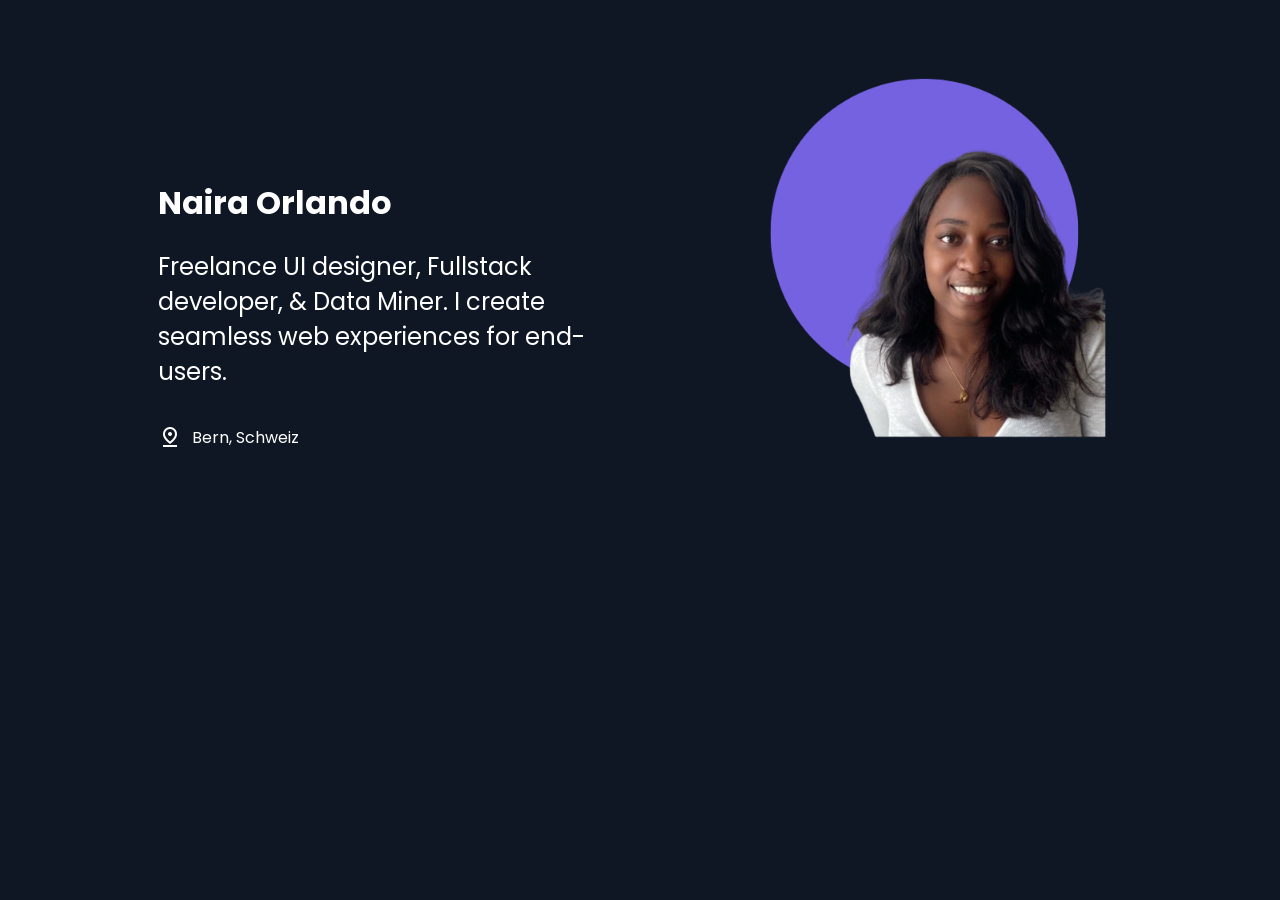
==== header.html @ bf901d99 "Header" ====
<!DOCTYPE html>
<html>
<head>
    <title>Meine Webseite</title>
    <!-- Stylesheet -->
    <link rel="stylesheet" type="text/css" href="header.css">
    <!-- Fonts -->
    <link rel="preconnect" href="https://fonts.googleapis.com">
    <link rel="preconnect" href="https://fonts.gstatic.com" crossorigin>
    <link href="https://fonts.googleapis.com/css2?family=Poppins:wght@400;500;600;700&family=Roboto:wght@400;500;700&display=swap" rel="stylesheet">
    <!-- Icons -->
    <link rel="stylesheet" href="https://fonts.googleapis.com/css2?family=Material+Symbols+Outlined:opsz,wght,FILL,GRAD@20..48,100..700,0..1,-50..200" />

</head>
<body>
    <div class="hauptcontainer">
        
        <div class="vorstellung_naira">
            <h1>Naira Orlando</h1>
            <h2>Freelance UI designer, Fullstack developer, & Data Miner. I create seamless web experiences for end-users.</h2>
            <div class="icon">
                <span class="material-symbols-outlined"> pin_drop </span> <p>Bern, Schweiz</p>
            </div>
        </div>
        

       
            <img src="images/portrait.png" alt="">
      
        
    </div>
</body>
</html>
---- header.css ----
body {
    background-color: #0F1624; 
    border: none;
    font-family: Poppins;
}

h2{
font-weight: 400;
}

.hauptcontainer {
    position: fixed;
    width: 100%;
    color: #fff;
    text-align: center;
    z-index: 100;
    border: none; 
    display: flex;
    height: 400px;
}

.vorstellung_naira {
    flex: 2;
    padding: 20px;
    height: 100%; /* Gleich hoch wie .hauptcontainer */
    text-align: left;
    padding-left: 150px;
    padding-right: 150px;
    padding-top: 150px;
}

.icon {
    display: flex;
    align-items: center;
}


.material-symbols-outlined {
  margin-right: 10px;
  font-variation-settings:
  'FILL' 0,
  'wght' 400,
  'GRAD' 0,
  'opsz' 24
  
}

img{
    flex: 1;
    height: 100%; /* Gleich hoch wie .hauptcontainer */
    padding-right: 150px;
    padding-top: 50px;
}
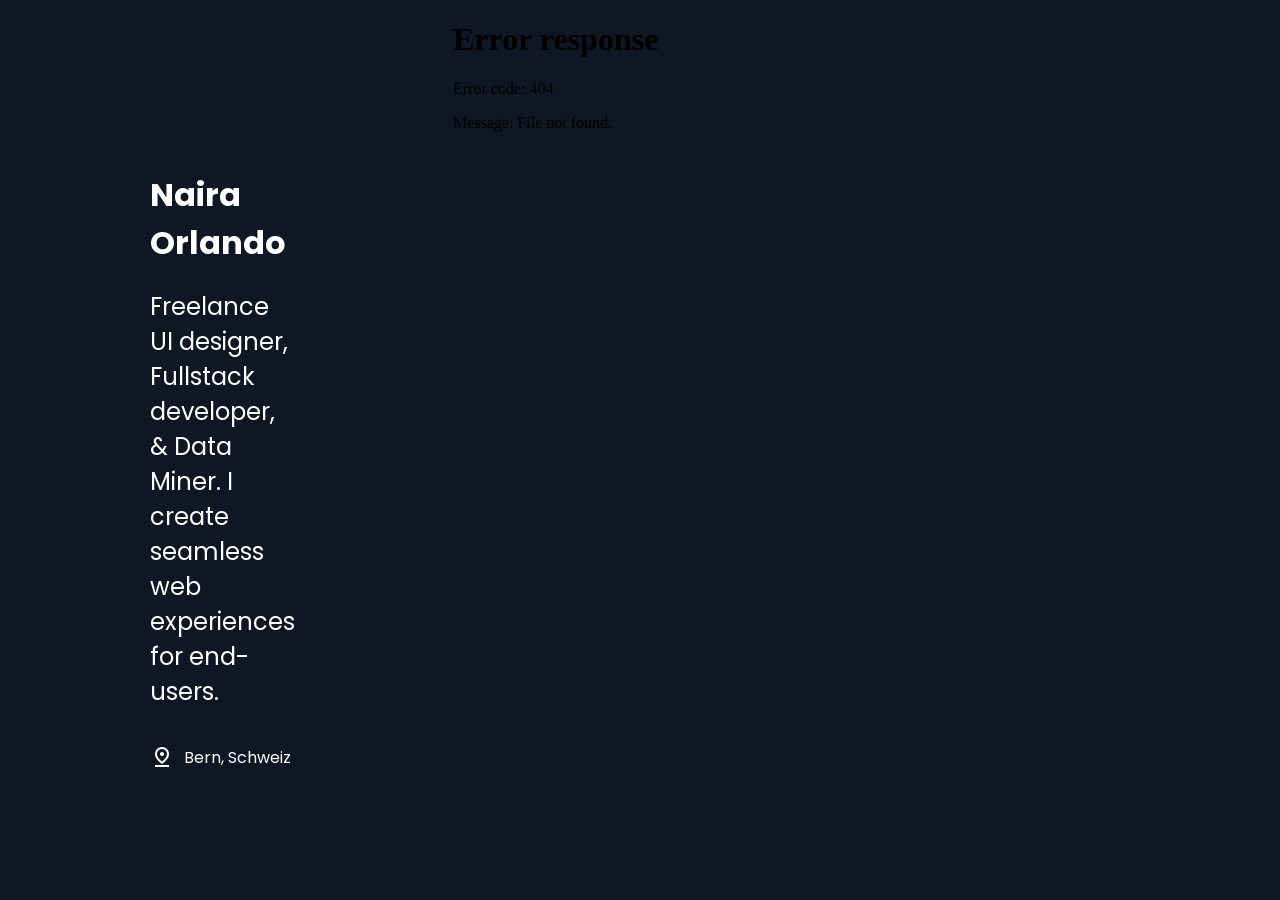
==== commit e8af92ee: "Update header.html Develop a more dynamic solution that adjusts the height of the iframe whenever th" ====
--- a/header.html
+++ b/header.html
@@ -1,6 +1,8 @@
 <!DOCTYPE html>
-<html>
+<html lang="en">
 <head>
+    <meta charset="UTF-8">
+    <meta name="viewport" content="width=device-width, initial-scale=1.0">
     <title>Meine Webseite</title>
     <!-- Stylesheet -->
     <link rel="stylesheet" type="text/css" href="header.css">
@@ -10,11 +12,34 @@
     <link href="https://fonts.googleapis.com/css2?family=Poppins:wght@400;500;600;700&family=Roboto:wght@400;500;700&display=swap" rel="stylesheet">
     <!-- Icons -->
     <link rel="stylesheet" href="https://fonts.googleapis.com/css2?family=Material+Symbols+Outlined:opsz,wght,FILL,GRAD@20..48,100..700,0..1,-50..200" />
-
+    <style>
+        body {
+            margin: 0;
+        }
+        iframe {
+            width: 100%;
+            border: none;
+        }
+    </style>
 </head>
 <body>
+    <script>
+        function resizeIframe() {
+            var iframe = document.getElementById('myIframe');
+            if (iframe) {
+                iframe.style.height = iframe.contentWindow.document.body.scrollHeight + 'px';
+            }
+        }
+
+        // Call resizeIframe when the content inside the iframe changes
+        window.addEventListener('load', function () {
+            resizeIframe();
+        });
+
+        // If the content inside the iframe changes dynamically, you may need to call resizeIframe at appropriate places in your code.
+    </script>
+
     <div class="hauptcontainer">
-        
         <div class="vorstellung_naira">
             <h1>Naira Orlando</h1>
             <h2>Freelance UI designer, Fullstack developer, & Data Miner. I create seamless web experiences for end-users.</h2>
@@ -22,12 +47,8 @@
                 <span class="material-symbols-outlined"> pin_drop </span> <p>Bern, Schweiz</p>
             </div>
         </div>
-        
 
-       
-            <img src="images/portrait.png" alt="">
-      
-        
+        <iframe id="myIframe" src="your_content_page.html" onload="resizeIframe()"></iframe>
     </div>
 </body>
 </html>
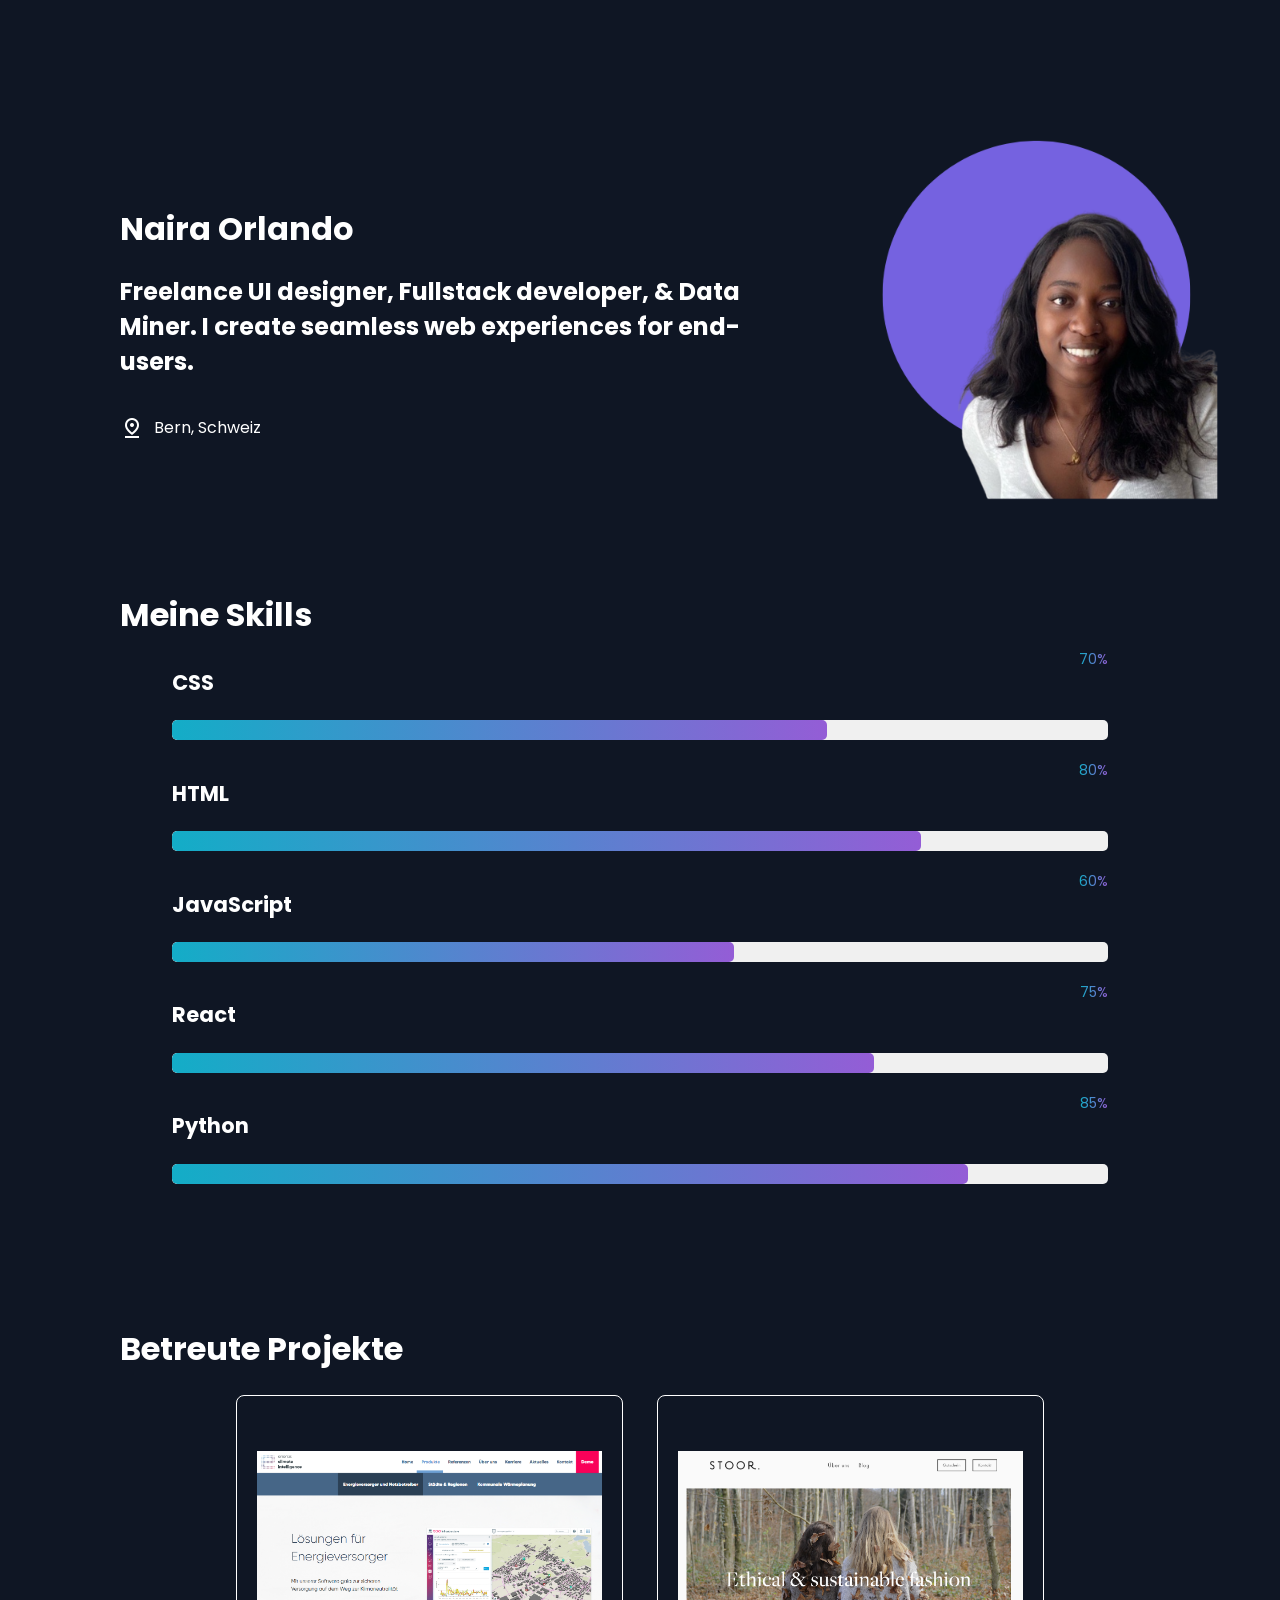
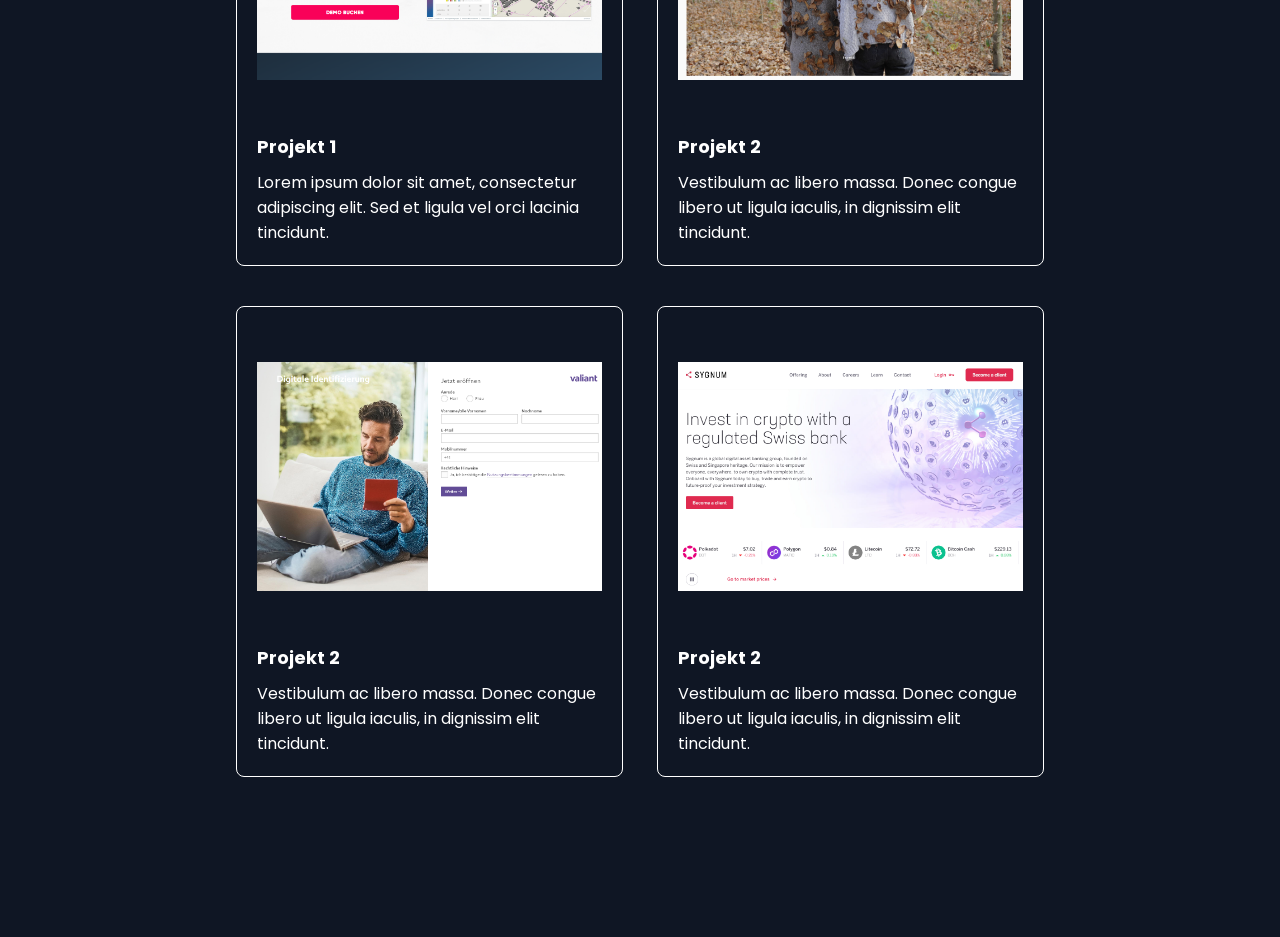
==== commit c2e5b0c0: "Skills und Projekte" ====
--- a/header.html
+++ b/header.html
@@ -1,8 +1,6 @@
 <!DOCTYPE html>
 <html lang="en">
 <head>
-    <meta charset="UTF-8">
-    <meta name="viewport" content="width=device-width, initial-scale=1.0">
     <title>Meine Webseite</title>
     <!-- Stylesheet -->
     <link rel="stylesheet" type="text/css" href="header.css">
@@ -12,33 +10,8 @@
     <link href="https://fonts.googleapis.com/css2?family=Poppins:wght@400;500;600;700&family=Roboto:wght@400;500;700&display=swap" rel="stylesheet">
     <!-- Icons -->
     <link rel="stylesheet" href="https://fonts.googleapis.com/css2?family=Material+Symbols+Outlined:opsz,wght,FILL,GRAD@20..48,100..700,0..1,-50..200" />
-    <style>
-        body {
-            margin: 0;
-        }
-        iframe {
-            width: 100%;
-            border: none;
-        }
-    </style>
 </head>
 <body>
-    <script>
-        function resizeIframe() {
-            var iframe = document.getElementById('myIframe');
-            if (iframe) {
-                iframe.style.height = iframe.contentWindow.document.body.scrollHeight + 'px';
-            }
-        }
-
-        // Call resizeIframe when the content inside the iframe changes
-        window.addEventListener('load', function () {
-            resizeIframe();
-        });
-
-        // If the content inside the iframe changes dynamically, you may need to call resizeIframe at appropriate places in your code.
-    </script>
-
     <div class="hauptcontainer">
         <div class="vorstellung_naira">
             <h1>Naira Orlando</h1>
@@ -47,8 +20,105 @@
                 <span class="material-symbols-outlined"> pin_drop </span> <p>Bern, Schweiz</p>
             </div>
         </div>
+        <img src="images/portrait.png" alt="">
+    </div>
 
-        <iframe id="myIframe" src="your_content_page.html" onload="resizeIframe()"></iframe>
+    <!-- Skills-Abschnitt außerhalb des Hauptcontainers -->
+    <div class="skills">
+        <h1>Meine Skills</h1>
+        <div class="skill-set">
+            <div class="skill">
+                <div class="skill-label">
+                    <h2>CSS</h2>
+                    <span class="skill-gradient">70%</span>
+                </div>
+                <div class="meter">
+                    <span style="width: 70%;" class="skill-gradient"></span>
+                </div>
+            </div>
+
+            <div class="skill">
+                <div class="skill-label">
+                    <h2>HTML</h2>
+                    <span class="skill-gradient">80%</span>
+                </div>
+                <div class="meter">
+                    <span style="width: 80%;" class="skill-gradient"></span>
+                </div>
+            </div>
+
+            <div class="skill">
+                <div class="skill-label">
+                    <h2>JavaScript</h2>
+                    <span class="skill-gradient">60%</span>
+                </div>
+                <div class="meter">
+                    <span style="width: 60%;" class="skill-gradient"></span>
+                </div>
+            </div>
+
+            <div class="skill">
+                <div class="skill-label">
+                    <h2>React</h2>
+                    <span class="skill-gradient">75%</span>
+                </div>
+                <div class="meter">
+                    <span style="width: 75%;" class="skill-gradient"></span>
+                </div>
+            </div>
+
+            <div class="skill">
+                <div class="skill-label">
+                    <h2>Python</h2>
+                    <span class="skill-gradient">85%</span>
+                </div>
+                <div class="meter">
+                    <span style="width: 85%;" class="skill-gradient"></span>
+                </div>
+            </div>
+
+        </div>
     </div>
+
+
+    <!-- Projekte-Abschnitt -->
+    
+    <div class="projects">
+        <h1>Betreute Projekte</h1>
+        <div class="project-section">
+            
+            <div class="project-box">
+                <img class="project-img" src="images/enersis.PNG" alt="Project 1">
+                <div class="project-title">Projekt 1</div>
+                <div class="project-description">
+                    Lorem ipsum dolor sit amet, consectetur adipiscing elit. Sed et ligula vel orci lacinia tincidunt.
+                </div>
+            </div>
+            <div class="project-box">
+                <img class="project-img" src="images/stoor.PNG" alt="Project 2">
+                <div class="project-title">Projekt 2</div>
+                <div class="project-description">
+                    Vestibulum ac libero massa. Donec congue libero ut ligula iaculis, in dignissim elit tincidunt.
+                </div>
+            </div>
+
+            <div class="project-box">
+                <img class="project-img" src="images/valiant.PNG" alt="Project 2">
+                <div class="project-title">Projekt 2</div>
+                <div class="project-description">
+                    Vestibulum ac libero massa. Donec congue libero ut ligula iaculis, in dignissim elit tincidunt.
+                </div>
+            </div>
+
+            <div class="project-box">
+                <img class="project-img" src="images/sygnum.PNG" alt="Project 2">
+                <div class="project-title">Projekt 2</div>
+                <div class="project-description">
+                    Vestibulum ac libero massa. Donec congue libero ut ligula iaculis, in dignissim elit tincidunt.
+                </div>
+            </div>
+        </div>
+    </div>
+    
 </body>
 </html>
--- a/header.css
+++ b/header.css
@@ -2,31 +2,48 @@
     background-color: #0F1624; 
     border: none;
     font-family: Poppins;
+    margin: 20px; /* Hinzugefügt */
 }
 
-h2{
-font-weight: 400;
+h1 {
+    color: white;
+    font-weight:bold
+}
+
+
+h2 {
+    color: white;
+}
+
+.skills h1 {
+    text-align: left;
+    margin-bottom: 10px; /* Optional: Fügt etwas Abstand unter dem h2 hinzu */
+}
+
+
+p {
+    font-weight: 400;
 }
 
 .hauptcontainer {
-    position: fixed;
+    position: relative;
     width: 100%;
     color: #fff;
     text-align: center;
     z-index: 100;
     border: none; 
     display: flex;
-    height: 400px;
+    justify-content: space-between;
+    align-items: center;
+    height: auto;
+    padding: 100px;
+    padding-bottom: 50px;
 }
 
 .vorstellung_naira {
-    flex: 2;
-    padding: 20px;
-    height: 100%; /* Gleich hoch wie .hauptcontainer */
+    flex: 1;
+  
     text-align: left;
-    padding-left: 150px;
-    padding-right: 150px;
-    padding-top: 150px;
 }
 
 .icon {
@@ -34,21 +51,128 @@
     align-items: center;
 }
 
-
 .material-symbols-outlined {
-  margin-right: 10px;
-  font-variation-settings:
-  'FILL' 0,
-  'wght' 400,
-  'GRAD' 0,
-  'opsz' 24
-  
+    margin-right: 10px;
+    font-variation-settings:
+    'FILL' 0,
+    'wght' 400,
+    'GRAD' 0,
+    'opsz' 24
 }
 
-img{
+img {
     flex: 1;
-    height: 100%; /* Gleich hoch wie .hauptcontainer */
-    padding-right: 150px;
-    padding-top: 50px;
+    width: auto;
+    max-width: 100%;
+    max-height: 400px; /* Passen Sie die maximale Höhe nach Bedarf an */
+    object-fit: contain; /* Das Bild wird proportional in das festgelegte Höhen-Breiten-Verhältnis skaliert */
+ 
 }
 
+
+
+
+/* Abschnitt 2 */
+.skills {
+    text-align: center;
+    padding: 100px; 
+    padding-top: 0px;
+    
+}
+
+.skill-set {
+    display: flex;
+    flex-direction: column; /* Änderung hier */
+    flex-wrap: wrap; /* Optional: Zeilenumbruch für kleinere Bildschirme */
+    justify-content: center;
+    align-items: center;
+}
+
+
+.skill {
+    margin-bottom: 20px;
+    width: 90%;
+    
+}
+
+.skill-label {
+    display: flex;
+    justify-content: space-between;
+    font-size: 14px;
+    margin-bottom: 5px;
+}
+
+.skill-label span {
+    background: linear-gradient(90deg, #13ADC7, #945DD6);
+    -webkit-background-clip: text; /* Falls erforderlich für Webkit-Browser wie Chrome und Safari */
+    color: transparent;
+    transition: background 0.5s ease-in-out;
+}
+
+.skill-gradient {
+    background: linear-gradient(90deg, #13ADC7, #945DD6);
+}
+
+
+.meter {
+    height: 20px;
+    background-color: #f0f0f0;
+    border-radius: 5px;
+    overflow: hidden;
+}
+
+.meter span {
+    display: block;
+    height: 100%;
+    border-radius: 5px;
+    transition: width 0.5s ease-in-out;
+
+}
+
+
+
+
+
+
+
+
+.projects {
+    color: white;
+     padding: 100px; 
+    padding-top: 0px;
+}
+
+.project-section {
+    width: 80%; /* Oder passe die Breite nach Bedarf an */
+    display: flex;
+    flex-wrap: wrap; /* Änderung hier */
+    justify-content: space-between; /* Änderung hier */
+    margin: 0 auto; /* Zentriere das Element selbst */
+}
+
+.project-box {
+    flex: 0 0 calc(48% - 1.5%);
+    margin: 0 1.5% 40px 1.5%; /* Änderung hier */
+    padding: 20px;
+    box-sizing: border-box;
+    border-radius: 8px;
+    border: 1px solid white;
+}
+
+
+
+.project-img {
+    width: 100%;
+    height: 300px;
+    border-radius: 8px;
+}
+
+.project-title {
+    font-size: 18px;
+    font-weight: bold;
+    margin-top: 10px;
+}
+
+.project-description {
+    margin-top: 10px;
+}
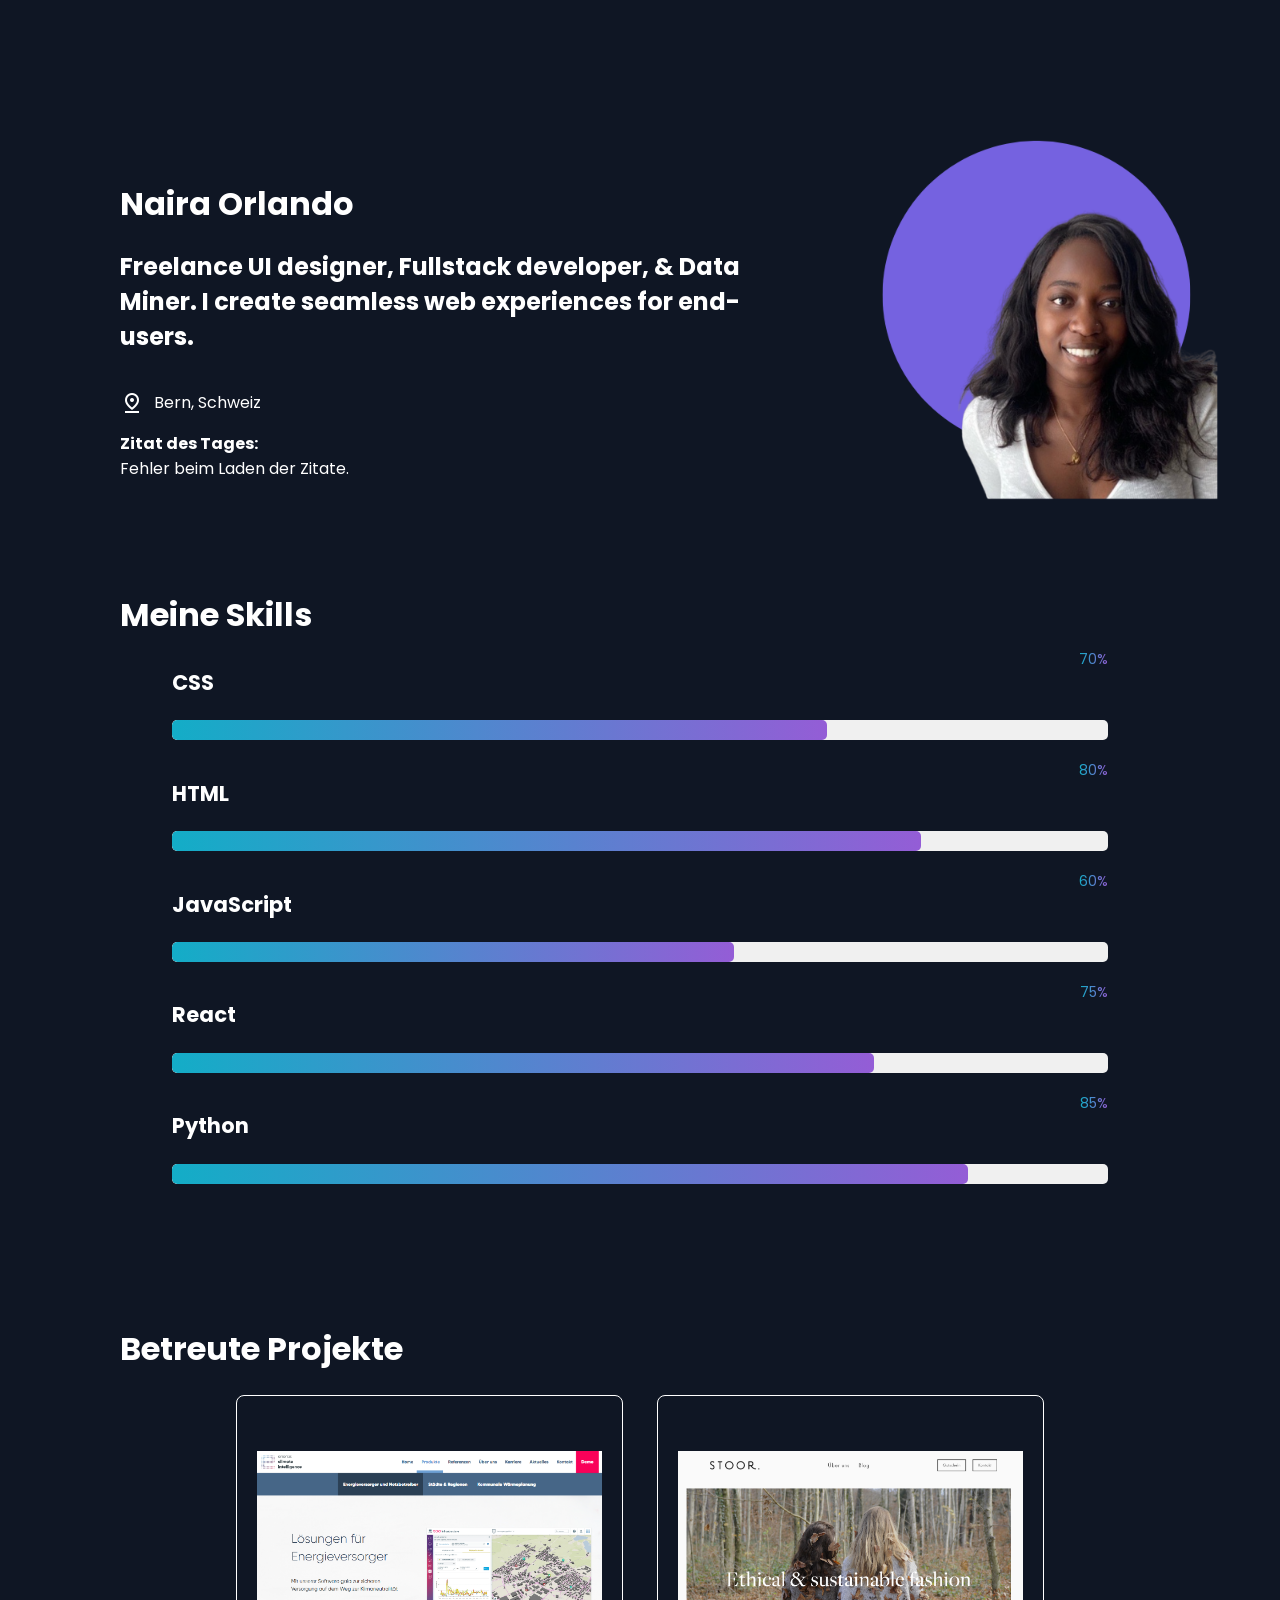
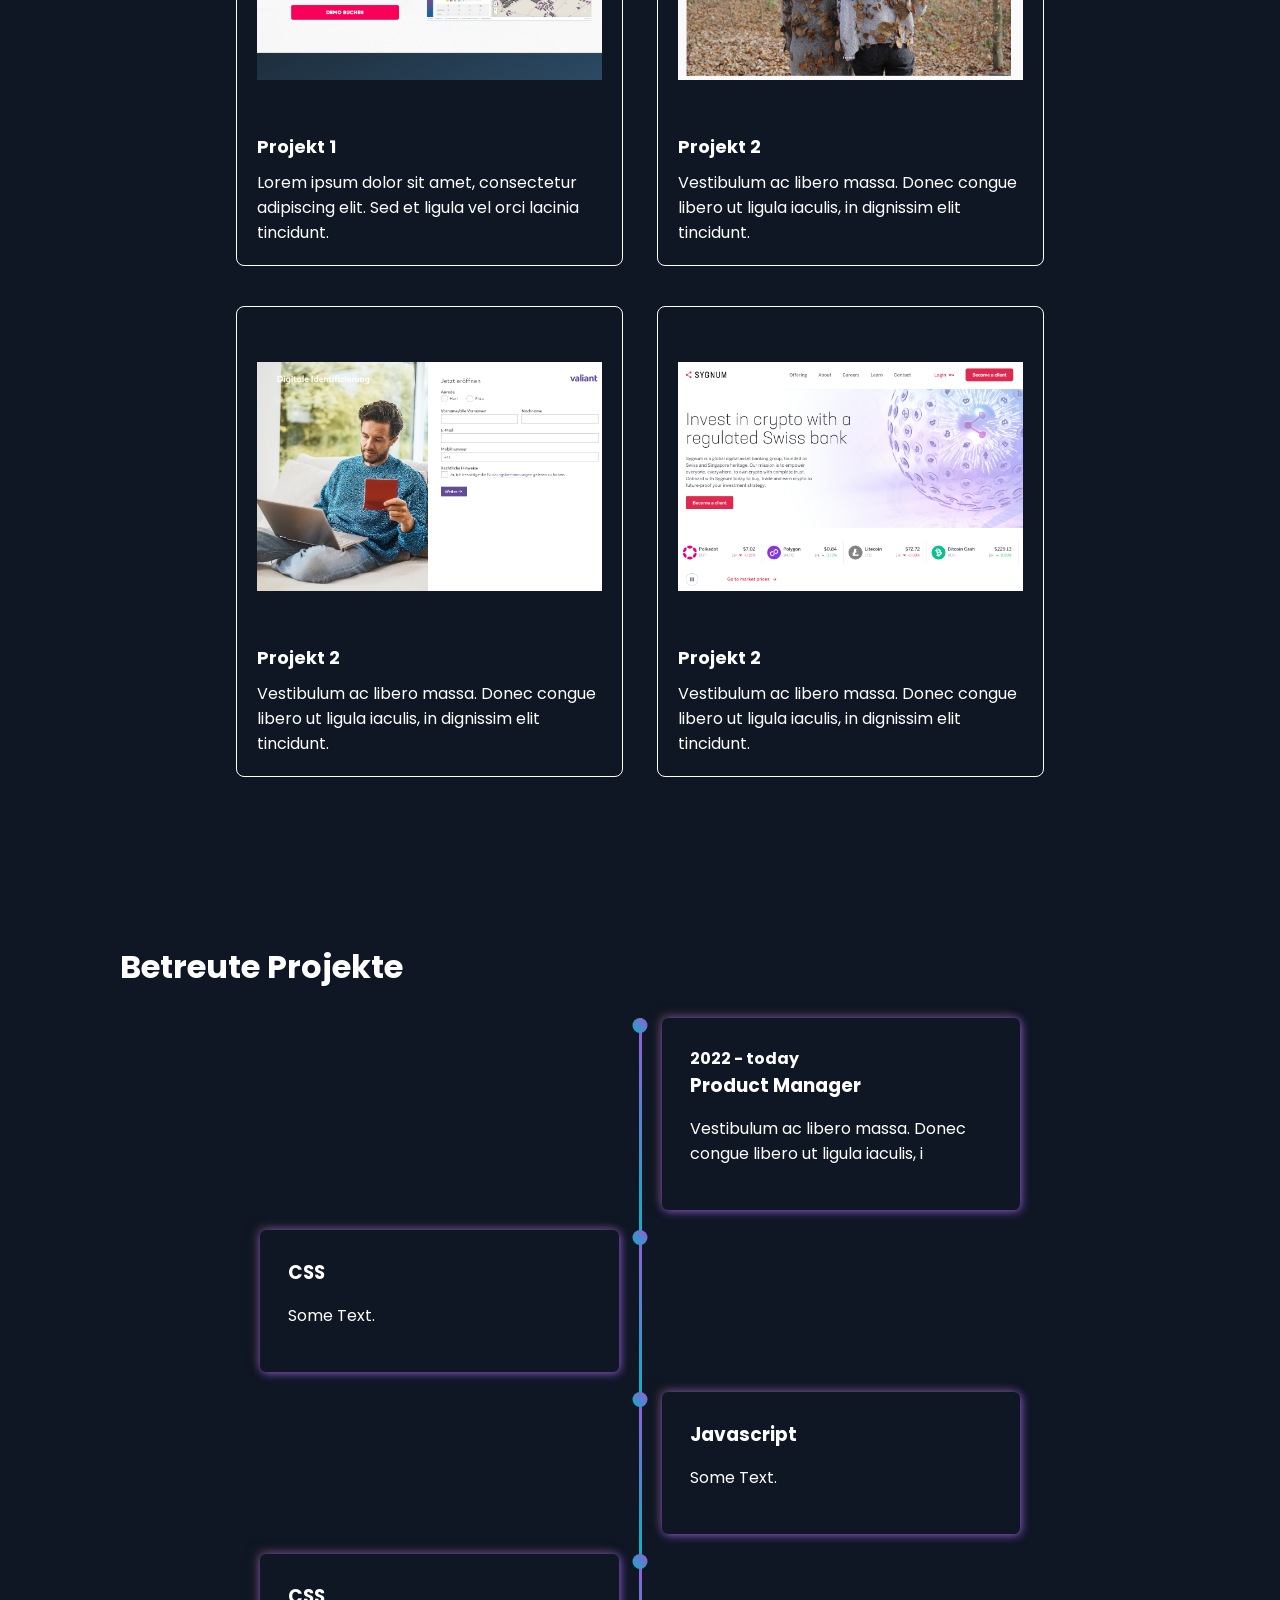
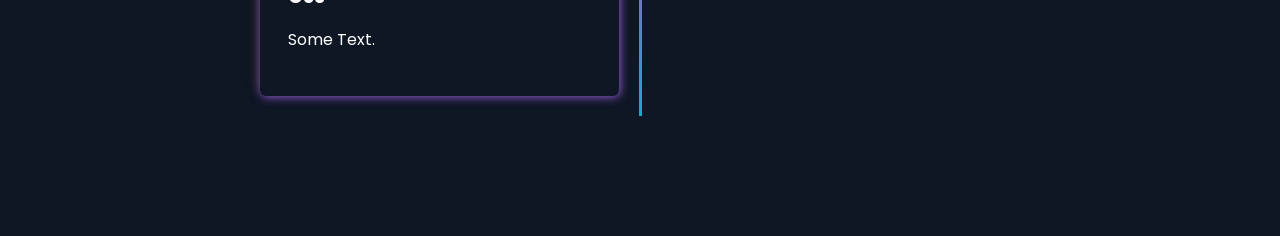
==== commit d1a76412: "Timeline und quotes api" ====
--- a/header.html
+++ b/header.html
@@ -19,6 +19,32 @@
             <div class="icon">
                 <span class="material-symbols-outlined"> pin_drop </span> <p>Bern, Schweiz</p>
             </div>
+
+
+
+
+    <!-- Zitate via API -->
+
+            <head>
+                <h4>Zitat des Tages:</h4>
+            </head>
+            <body>
+                <div id="quote-container">
+                    <!-- Hier werden die Zitate angezeigt -->
+                </div>
+            
+               
+            
+                <script src="quotes.js"></script>
+
+
+
+
+
+
+   <!-- PortraitI -->
+
+
         </div>
         <img src="images/portrait.png" alt="">
     </div>
@@ -120,5 +146,70 @@
         </div>
     </div>
     
+
+
+    
+
+<!--Timeline.-->
+<section class="design-section">
+    <div><h1>Betreute Projekte</h1>
+    </div>
+    
+<div class="timeline">
+   
+
+            <div class="timeline-empty">
+            </div>
+
+
+               <div class="timeline-middle">
+                   <div class="timeline-circle"></div>
+               </div>
+               <div class="timeline-component timeline-content">
+                <h4>2022 - today</h4>
+                <h3>Product Manager</h3>
+                <p>Vestibulum ac libero massa. Donec congue libero ut ligula iaculis, i</p>
+                </div>
+                <div class="timeline-component timeline-content">
+                         <h3>CSS</h3>
+                         <p>Some Text.</p>
+                </div>
+                <div class="timeline-middle">
+                    <div class="timeline-circle"></div>
+                </div>
+                <div class="timeline-empty">
+                </div>
+
+                <div class="timeline-empty">
+                </div>
+
+               <div class="timeline-middle">
+                   <div class="timeline-circle"></div>
+               </div>
+               <div class=" timeline-component timeline-content">
+                <h3>Javascript</h3>
+                <p>Some Text.</p>
+
+
+
+
+
+                
+       </div>
+       <div class="timeline-component timeline-content">
+        <h3>CSS</h3>
+        <p>Some Text.</p>
+</div>
+<div class="timeline-middle">
+    <div class="timeline-circle"></div>
+</div>
+
+
+
+
+    
+
+    </div> 
+</section>
 </body>
 </html>
--- a/header.css
+++ b/header.css
@@ -7,7 +7,23 @@
 
 h1 {
     color: white;
-    font-weight:bold
+    font-weight:bold;
+    font-size: 32px;
+    
+}
+
+h3 {
+    color: white;
+    font-weight:bold;
+    margin: 0px;
+    
+}
+
+h4 {
+    color: white;
+    font-weight:bold;
+    margin: 0px;
+    
 }
 
 
@@ -131,8 +147,7 @@
 
 
 
-
-
+/* Projects */
 
 
 
@@ -159,8 +174,6 @@
     border: 1px solid white;
 }
 
-
-
 .project-img {
     width: 100%;
     height: 300px;
@@ -175,4 +188,81 @@
 
 .project-description {
     margin-top: 10px;
+}
+
+
+/* Timeline */
+
+.design-section {
+  display: flex;
+  flex-direction: column;
+  
+  color: white;
+  padding: 100px; 
+  padding-top: 0px;
+ 
+}
+
+
+
+.design {
+  display: flex;
+  align-items: center;
+  justify-content: center;
+}
+
+.timeline {
+  width: 80%;
+  height: auto;
+  max-width: 800px;
+  margin: 0 auto;
+  display: flex;
+  flex-direction: column;
+}
+
+.timeline-content {
+  padding: 20px;
+
+  -webkit-box-shadow: 5px 5px 10px #ffff, -5px -5px 10px #ffff;
+          box-shadow: 1px 1px 10px #945DD6, -5px -5px 10px #242424;
+  border-radius: 5px;
+  color: white;
+  padding: 1.75rem;
+  transition: 0.4s ease;
+  overflow-wrap: break-word !important;
+  margin: 1rem;
+  margin-bottom: 20px;
+  border-radius: 6px;
+  flex: 0 0 calc(48% - 1.5%);
+}
+
+.timeline-component {
+  margin: 0px 20px 20px 20px;
+}
+
+@media screen and (min-width: 768px) {
+  .timeline {
+    display: grid;
+    grid-template-columns: 1fr 3px 1fr;
+  }
+  .timeline-middle {
+    position: relative;
+    background-image: linear-gradient(45deg, #13ADC7, #945DD6);
+    width: 3px;
+    height: 100%;
+  }
+  .main-middle {
+    opacity: 0;
+  }
+  .timeline-circle {
+    position: absolute;
+    top: 0;
+    left: 50%;
+    width: 15px;
+    height: 15px;
+    border-radius: 50%;
+    background-image: linear-gradient(45deg, #13ADC7, #945DD6);
+    -webkit-transform: translateX(-50%);
+            transform: translateX(-50%);
+  }
 }
